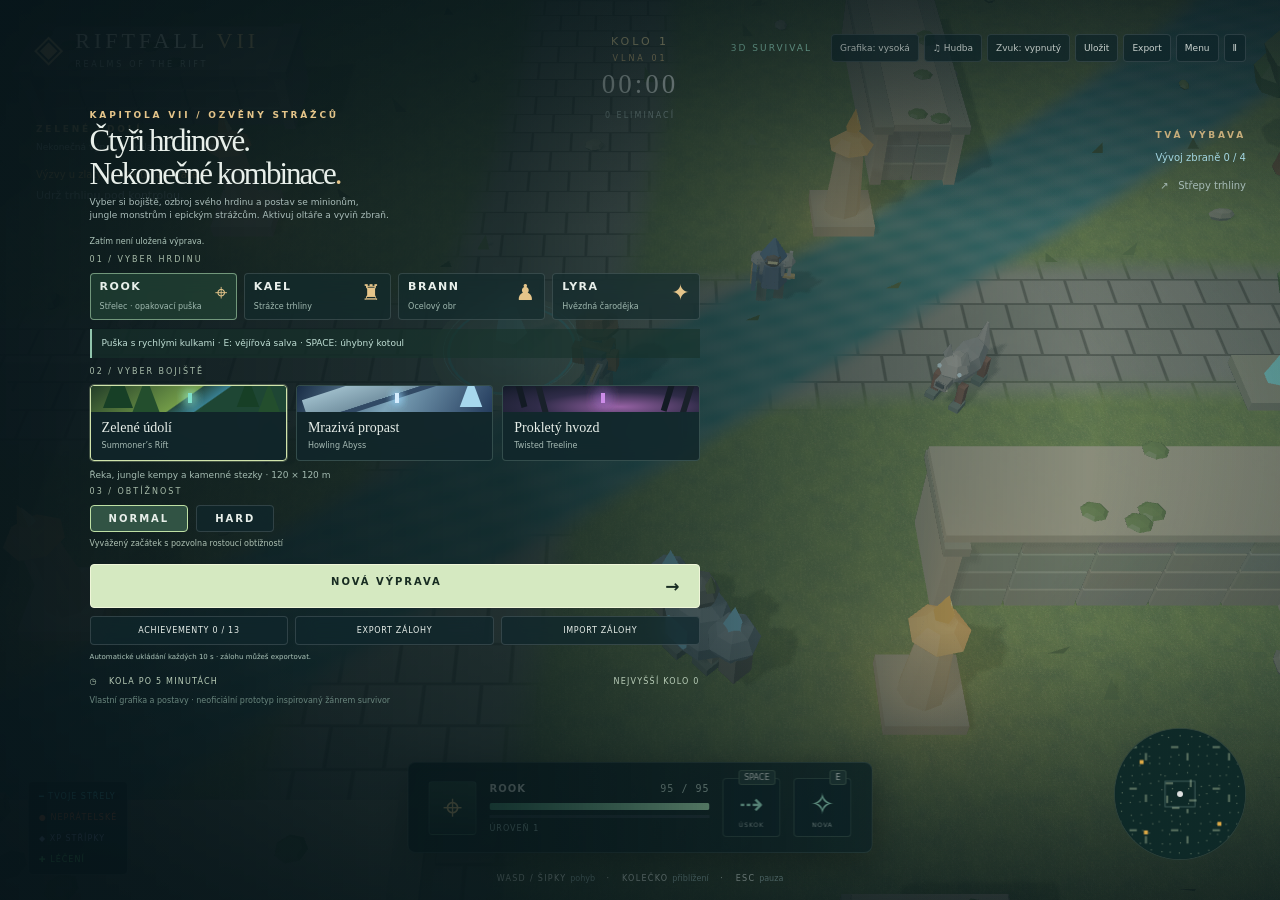
==== riftfall-v7/index.html @ 5e18a150 "Add RIFTFALL VII: guardian rewards, clearer upgrades, instanced rendering and music" ====
<!doctype html><html lang="cs"><head><meta charset="utf-8"><meta name="viewport" content="width=device-width,initial-scale=1,viewport-fit=cover"><meta name="description" content="RIFTFALL VII – samostatná 3D survival aréna v zarostlé citadele."><title>RIFTFALL VII — Echoes of the Guardians</title><link rel="stylesheet" href="style.css"></head><body>
<canvas id="scene" aria-label="3D herní aréna, pohyb WASD nebo šipkami"></canvas><div class="vignette"></div>
<header><a class="brand" href="#" id="brand">◈ <span>RIFTFALL <b>VII</b><small>REALMS OF THE RIFT</small></span></a><div class="top-right"><span class="tag">3D SURVIVAL</span><button id="quality">Grafika: vysoká</button><details class="audio-panel"><summary>♫ Hudba</summary><div><button id="musicToggle">Hudba zapnutá</button><label>Hlasitost <input id="musicVolume" type="range" min="0" max="100" value="22" aria-label="Hlasitost hudby"></label></div></details><button id="sound">Zvuk: vypnutý</button><button id="save">Uložit</button><button id="export">Export</button><button id="exit">Menu</button><button id="pause" aria-label="Pozastavit hru">Ⅱ</button></div></header>
<section class="objective"><div class="eyebrow"><span id="mapTitle">ZELENÉ ÚDOLÍ</span></div><div id="campaignInfo"></div><div id="saveStatus"></div><div id="challengeStatus"></div><div id="epicStatus"></div><div id="perfStatus"></div><div id="objective">Udrž trhlinu pod kontrolou.</div></section>
<div class="topstats"><div id="stageText">KOLO 1</div><div id="wave">VLNA 01</div><strong id="timer">00:00</strong><small id="kills">0 ELIMINACÍ</small></div>
<div id="bossHud" hidden><small id="bossLabel">EPICKÝ STRÁŽCE</small><div><i id="bossHealth"></i></div></div>
<aside id="build"><div class="eyebrow">TVÁ VÝBAVA</div><div id="synergyHUD"></div><div id="evolutionStatus">Vývoj zbraně 0 / 4</div><div id="buildList">↗ &nbsp; Střepy trhliny</div></aside>
<div class="hud"><div class="hero-icon" id="heroIcon">♜</div><div class="vitals"><div class="vital-title"><b id="heroName">KAEL</b><span id="hpText">110 / 110</span></div><div class="health"><i id="hpBar"></i></div><div class="experience"><i id="xpBar"></i></div><small id="xpText">ÚROVEŇ 1</small></div><button class="skill" id="dash"><span>⇢</span><kbd>SPACE</kbd><small>ÚSKOK</small></button><button class="skill" id="nova"><span>✧</span><kbd>E</kbd><small>NOVA</small></button></div>
<div class="hint">WASD / ŠIPKY <span>pohyb</span> &nbsp; · &nbsp; KOLEČKO <span>přiblížení</span> &nbsp; · &nbsp; ESC <span>pauza</span></div>
<div id="toast" role="status" aria-live="polite"></div><canvas id="minimap" width="132" height="132" aria-label="Minimapa s překážkami"></canvas>
<div class="legend"><span class="friendly">━ TVOJE STŘELY</span><span class="enemy">● NEPŘÁTELSKÉ</span><span class="xp-legend">◆ XP STŘÍPKY</span><span class="heal-legend">✚ LÉČENÍ</span></div><button id="interact" class="interact">F · VÝZVA</button><div id="touch"><button data-key="arrowup">↑</button><div><button data-key="arrowleft">←</button><button data-key="arrowdown">↓</button><button data-key="arrowright">→</button></div></div>
<div id="overlay"><div class="menu"><div class="eyebrow">KAPITOLA VII / OZVĚNY STRÁŽCŮ</div><h1>Čtyři hrdinové.<br>Nekonečné kombinace<span>.</span></h1><p>Vyber si bojiště, ozbroj svého hrdinu a postav se minionům,<br>jungle monstrům i epickým strážcům. Aktivuj oltáře a vyviň zbraň.</p><button id="continueGame" class="primary continue" hidden>POKRAČOVAT VE VÝPRAVĚ</button><small id="saveSummary"></small><div class="section-label">01 / VYBER HRDINU</div><div id="heroes"></div><div id="heroKit"></div><div class="section-label">02 / VYBER BOJIŠTĚ</div><div id="maps"></div><small id="mapDetail"></small><div class="section-label">03 / OBTÍŽNOST</div><div id="difficulty"></div><small id="difficultyInfo"></small><button class="primary" id="start">NOVÁ VÝPRAVA <span>→</span></button><div class="profile-actions"><button id="achievements">ACHIEVEMENTY</button><button id="menuExport">EXPORT ZÁLOHY</button><button id="menuImport">IMPORT ZÁLOHY</button></div><small id="storageHint"></small><div class="menu-bottom"><span>◷ &nbsp; KOLA PO 5 MINUTÁCH</span><span id="record">REKORD 00:00</span></div><div class="disclaimer">Vlastní grafika a postavy · neoficiální prototyp inspirovaný žánrem survivor</div></div></div>
<script src="engine.js"></script><script src="maps.js"></script><script src="actors.js"></script><input id="importFile" type="file" accept=".json,application/json" hidden><div id="achievementToast" role="status" aria-live="polite" hidden></div><script src="music.js"></script><script src="progress.js"></script><script src="game.js"></script></body></html>
---- riftfall-v7/style.css ----
:root{color-scheme:dark;--mint:#a5efd2;--gold:#e5c58a;--muted:#9fafb5;--line:#ffffff22}*{box-sizing:border-box}html,body{margin:0;height:100%;overflow:hidden;background:#0c1b22;color:#e8efea;font:13px system-ui,Arial,sans-serif}button,a{-webkit-tap-highlight-color:transparent}button{color:inherit;font:inherit;cursor:pointer;border:1px solid var(--line);border-radius:4px;background:#10272cbb;padding:10px 14px;backdrop-filter:blur(10px)}button:hover{border-color:var(--mint);background:#264d46}button:focus-visible,a:focus-visible{outline:2px solid var(--gold);outline-offset:4px}button:disabled{opacity:.65;cursor:default}#scene{display:block;width:100%;height:100%;touch-action:none}.vignette{position:fixed;inset:0;pointer-events:none;background:linear-gradient(#05121899,transparent 25%,transparent 70%,#041218a0),radial-gradient(ellipse,transparent 50%,#04111870)}header{position:absolute;top:0;left:0;right:0;padding:26px 34px;display:flex;justify-content:space-between;align-items:center;gap:20px}.brand{display:flex;gap:12px;align-items:center;color:var(--gold);text-decoration:none;font-size:38px}.brand>span{color:#edf1e7;font-family:Georgia,serif;letter-spacing:4px;font-size:22px}.brand b{color:var(--gold);font-weight:400}.brand small{display:block;font:8px system-ui;letter-spacing:2.7px;color:#c0d0cc;margin-top:6px}.top-right{display:flex;gap:8px;align-items:center}.top-right button{font-size:10px;padding:9px 11px}.tag{font-size:9px;letter-spacing:2px;color:var(--mint);margin-right:14px}.objective{position:absolute;top:120px;left:36px;font-size:11px;line-height:2;color:#c3d3cf}.eyebrow{font-size:9px;letter-spacing:2.8px;color:var(--gold);font-weight:600}.topstats{position:absolute;top:35px;left:50%;transform:translateX(-50%);text-align:center;pointer-events:none}.topstats>div{font-size:9px;color:var(--gold);letter-spacing:3px}.topstats strong{display:block;font:32px Georgia,serif;letter-spacing:3px;margin:6px}.topstats small{font-size:8px;letter-spacing:2px;color:#b8cdc7}#bossHud{position:absolute;top:118px;left:32%;width:36%;text-align:center}#bossHud small{font-size:9px;letter-spacing:3px;color:#ffc0bd}#bossHud>div{height:5px;background:#2b1425;margin-top:10px}#bossHealth{height:100%;display:block;background:#ed929d}#build{position:absolute;right:34px;top:130px;text-align:right;pointer-events:none}#buildList{margin-top:12px;line-height:2.2;font-size:10px;color:#bfd4ce}.hud{position:absolute;bottom:47px;left:50%;transform:translateX(-50%);display:flex;align-items:center;gap:13px;padding:15px 20px;border:1px solid #b4d2c52c;background:linear-gradient(110deg,#0b1c21ef,#122a2bdd);border-radius:8px;box-shadow:0 8px 35px #0006}.hero-icon{width:48px;height:54px;display:flex;align-items:center;justify-content:center;font-size:34px;color:var(--gold);background:linear-gradient(#29483d,#122829);border:1px solid #5a82734d;border-radius:4px}.vitals{width:220px}.vital-title{display:flex;justify-content:space-between;font-size:10px;letter-spacing:1px}.vital-title span{color:#bdd5c9;font:10px monospace}.health{height:7px;background:#48272e;margin-top:9px;border-radius:2px;overflow:hidden}.health i{height:100%;display:block;width:100%;background:linear-gradient(90deg,#499c7d,#b3efbe);transition:width .1s}.experience{height:3px;background:#28383f;margin-top:5px}.experience i{display:block;height:100%;width:0;background:#86b6e9}.vitals>small{display:block;font-size:8px;letter-spacing:1px;color:#a0c4c2;margin-top:6px}.skill{width:58px;height:59px;padding:4px;position:relative;border-color:#7e9c8555;flex-shrink:0}.skill>span{font-size:29px;color:var(--mint)}.skill kbd{position:absolute;top:-9px;right:4px;padding:2px 5px;background:#243e3b;border:1px solid #627e6a88;border-radius:3px;font:8px system-ui}.skill small{display:block;font-size:7px;letter-spacing:1px;color:#a6b9b5}.hint{position:absolute;bottom:17px;width:100%;text-align:center;font-size:8px;letter-spacing:1.3px;color:#d0dcd5;pointer-events:none}.hint span{color:#88a6a4;letter-spacing:0}#minimap{position:absolute;bottom:40px;right:34px;background:#0b1d22ca;border:1px solid #83a98a44;border-radius:50%;width:132px;height:132px}#toast{position:absolute;top:24%;left:50%;transform:translateX(-50%);color:#ffe7af;letter-spacing:2px;font-size:13px;text-shadow:0 2px 10px #000;pointer-events:none;text-align:center}#overlay{position:absolute;inset:0;display:flex;align-items:center;background:linear-gradient(90deg,#07151af2,#08181bc9 40%,#08181b22 85%);padding:90px 7% 25px;overflow-y:auto}.menu{max-width:530px;width:100%}h1{font-family:Georgia,serif;font-weight:400;font-size:clamp(40px,4.7vw,68px);line-height:1.06;letter-spacing:-2px;margin:19px 0 22px}h1 span{color:var(--gold)}.menu>p{color:#a9bcb9;line-height:1.9;font-size:12px;margin-bottom:25px}#heroes{display:flex;gap:10px;margin-bottom:7px}.hero{flex:1;text-align:left;padding:13px 14px;background:#132b2ca8}.hero.selected{border-color:#abd6ad99;background:#274c3b94}.hero .symbol{float:right;color:var(--gold);font-size:25px}.hero b{display:block;font-size:11px;letter-spacing:1.5px}.hero small{display:block;font-size:9px;color:#9fb8af;margin-top:8px}.primary{margin-top:14px;padding:17px 24px;background:#d5e9c1;color:#182c22;border:1px solid #eff6d9;font-size:10px;letter-spacing:2px;font-weight:700;width:100%;backdrop-filter:none}.primary:hover{background:#f2f6d2;color:#182c22}.primary span{float:right;font-size:17px}.menu-bottom{display:flex;justify-content:space-between;gap:10px;font-size:8px;letter-spacing:1.2px;color:#b8ccb7;margin-top:19px}.disclaimer{font-size:8px;color:#69857d;margin-top:24px;line-height:1.8}.modal{margin:auto;max-width:750px;text-align:center;width:100%;background:#0b2026eb;padding:36px;border:1px solid #8faea54d;border-radius:8px}.modal h2{font:36px Georgia,serif;margin:12px 0}.modal p{color:#a5bbb6;line-height:1.8}.cards{display:flex;gap:12px;margin:25px 0 5px}.cards button{flex:1;padding:24px 14px;text-align:left}.cards b{display:block;color:#dbedca;font:18px Georgia,serif;margin:15px 0 9px}.cards small{font-size:11px;line-height:1.8;color:#adbfba}.cards em{color:var(--gold);font-style:normal;font-size:27px}.modal .primary{max-width:320px}#touch{display:none;position:absolute;bottom:160px;left:16px;text-align:center}#touch button{width:43px;height:43px;touch-action:none;padding:8px;font-size:19px;background:#0e292a9c}@media(pointer:coarse){#touch{display:block}.hint{display:none}}@media(max-width:900px){header{padding:19px}.brand>span{font-size:17px;letter-spacing:2px}.brand{font-size:30px;gap:8px}.tag{display:none}.topstats{top:90px}.objective{top:110px;left:20px}#build{display:none}#bossHud{top:166px;left:25%;width:50%}#overlay{padding:150px 6% 30px}#minimap{width:90px;height:90px;right:16px;bottom:150px}.hud{bottom:30px;padding:10px;gap:8px}.vitals{width:170px}.hero-icon{width:38px}.skill{width:48px}.hint{bottom:9px;font-size:7px}.top-right{gap:5px}.top-right button{padding:8px;font-size:9px}#toast{top:30%}}@media(max-width:520px){.brand small{font-size:6px;letter-spacing:1.5px}.top-right #quality{display:none}.objective{font-size:9px}.eyebrow{font-size:8px;letter-spacing:2px}.hero-icon{display:none}.vitals{width:150px}.hud{bottom:23px}.menu>p{font-size:11px}h1{font-size:42px}.hero{padding:10px}.hero small{font-size:8px}.hero .symbol{font-size:20px}.menu-bottom{font-size:6px}.modal{padding:20px 15px}.modal h2{font-size:29px}.cards{flex-direction:column;gap:8px}.cards button{padding:12px 15px}.cards b{font-size:17px;margin:0 0 3px}.cards em{float:right}.cards small{font-size:10px}#overlay{padding-top:155px}.topstats strong{font-size:25px}.disclaimer{margin-top:14px}}
/* Chapter III selection screen */
.menu{max-width:610px}h1{font-size:clamp(35px,4vw,53px);margin:12px 0 15px}.menu>p{margin:0 0 17px;font-size:11px}.section-label{font-size:8px;letter-spacing:2px;color:#a8bcaa;margin:14px 0 9px}#heroes{display:grid;grid-template-columns:repeat(4,1fr);gap:7px}.hero{padding:12px 10px}.hero .symbol{font-size:22px}.hero small{font-size:8px;line-height:1.5}#maps{display:grid;grid-template-columns:repeat(3,1fr);gap:9px}.map-card{padding:0 0 10px;overflow:hidden;text-align:left;background:#11262bd9;border:1px solid #69877d66}.map-card.selected{border-color:#d1e4ac;box-shadow:0 0 0 1px #d1e4ac44}.map-card>b,.map-card>small{display:block;padding:0 11px}.map-card>b{font:14px Georgia,serif;margin-top:8px}.map-card>small{font-size:8px;color:#a6bab4;margin-top:5px}.map-art{height:60px;position:relative;overflow:hidden;background:linear-gradient(145deg,#233e29,#729b48 48%,#264b42 49%,#377d8e 60%,#1e4634 61%)}.map-art:before,.map-art:after{content:'';position:absolute;width:0;height:0;border-left:15px solid transparent;border-right:15px solid transparent;border-bottom:40px solid #173f26;bottom:4px;left:12px;filter:drop-shadow(28px 8px 0 #234e2d)}.map-art:after{left:auto;right:23px;bottom:0;transform:scale(.75)}.map-abyss .map-art{background:linear-gradient(120deg,#192d46,#7da4b9 48%,#243c5d)}.map-abyss .map-art:before{width:140px;height:23px;left:5px;bottom:11px;transform:rotate(-18deg);border:0;background:linear-gradient(#9cbbc8,#7593a3);filter:none;box-shadow:0 5px 0 #314a65}.map-abyss .map-art:after{border-bottom-color:#a7d8ee;filter:none;right:6px;bottom:0}.map-treeline .map-art{background:radial-gradient(ellipse at 60% 80%,#9561a3,#302c49 50%,#121a27)}.map-treeline .map-art:before,.map-treeline .map-art:after{border:0;width:6px;height:50px;background:#131b24;transform:rotate(-15deg);box-shadow:19px 15px 0 #19212a,65px -4px 0 #1c202b;filter:none}.map-treeline .map-art:after{transform:rotate(17deg);right:25px}.map-art i{position:absolute;display:block;width:4px;height:10px;background:#7fe0cb;bottom:9px;left:50%;box-shadow:0 0 12px #9dffe7}.map-abyss .map-art i{background:#d6eeff;box-shadow:0 0 10px #9bd9ff}.map-treeline .map-art i{background:#cd8ce9;box-shadow:0 0 15px #ce8aff}#mapDetail{display:block;margin:9px 0 0;font-size:9px;color:#a4bbb1}.menu-bottom{margin-top:13px}.disclaimer{margin-top:12px}.menu .primary{margin-top:12px}#overlay{padding-top:95px;padding-bottom:20px}@media(max-width:650px){#heroes{grid-template-columns:repeat(2,1fr)}.hero .symbol{font-size:20px}.hero{padding:8px 10px}.hero small{margin-top:3px}#maps{gap:5px}.map-art{height:40px}.map-card>b{font-size:11px;padding:0 7px}.map-card>small{font-size:7px;padding:0 7px}.menu h1{font-size:35px;line-height:1.02}.menu>p{font-size:10px}.menu>p br{display:none}#overlay{padding-top:160px;align-items:flex-start}.menu-bottom{font-size:6px}.section-label{margin-top:10px}.modal{margin:auto}}@media(max-height:750px) and (min-width:651px){.menu h1{font-size:35px}.menu>p{margin-bottom:10px}.map-art{height:36px}.hero{padding:9px}.section-label{margin-top:9px}.disclaimer{font-size:7px}.menu-bottom{margin-top:9px}#overlay{align-items:flex-start}}
/* Chapter IV: difficulty, navigation and combat readability. */
#difficulty{display:flex;gap:8px}#difficulty button{padding:9px 22px;font-size:10px;font-weight:bold;letter-spacing:2px}#difficulty button.selected{border-color:#bfe0a5;background:#315344}#difficulty button:last-child.selected{border-color:#ff936b;color:#ffc0a0;background:#582b27}#difficultyInfo{display:block;font-size:8px;color:#adc0b3;margin-top:7px;min-height:13px}.secondary{display:block;margin:12px auto 0;max-width:320px;width:100%;font-size:10px;letter-spacing:1px}.legend{position:absolute;left:28px;bottom:25px;display:flex;gap:12px;flex-direction:column;font-size:8px;letter-spacing:1px;padding:10px;background:#071b20d9;border:1px solid #abc9bd33;border-radius:5px;pointer-events:none}.friendly{color:#50e9ff}.enemy{color:#ff7442}.xp-legend{color:#ffd34c}.heal-legend{color:#62ff88}#challengeStatus{color:#ffcd72;font-size:10px;margin-top:9px}#evolutionStatus{font-size:10px;color:#bbf3ff;margin:12px 0}.interact{position:absolute;left:50%;bottom:145px;transform:translateX(-50%);font-size:11px;color:#ffe1a1;border-color:#f5ce7e99;background:#1e2827eb}.menu .section-label{margin-top:11px}.menu h1{font-size:clamp(33px,3.7vw,48px);margin-bottom:12px}.menu>p{font-size:10px;line-height:1.7;margin-bottom:12px}.menu .map-art{height:45px}#overlay{padding-top:105px;padding-bottom:18px}@media(max-width:900px){.legend{left:15px;bottom:150px;font-size:7px;gap:7px;padding:8px}#touch{bottom:245px}.top-right button{padding:7px}.brand>span{font-size:15px}.top-right #quality{display:none}.objective{top:155px;font-size:8px}.topstats{top:85px}.interact{bottom:138px}}@media(max-width:650px){#overlay{padding-top:150px}.menu h1{font-size:30px}.menu .map-art{height:32px}.menu .hero{padding:7px 9px}.menu-bottom{font-size:6px}.disclaimer{margin-top:8px}.legend{bottom:150px}.objective{max-width:47%;line-height:1.6}#challengeStatus{font-size:8px}.menu .section-label{margin-top:8px}#difficulty button{padding:8px 18px}}@media(max-height:800px) and (min-width:651px){.menu h1{font-size:32px;margin:6px 0}.menu .map-art{height:30px}.menu .hero{padding:8px}.menu>p{margin-bottom:8px}.menu .section-label{margin-top:8px}.menu-bottom{margin-top:9px}.menu .primary{padding:13px 20px}#overlay{align-items:flex-start}.disclaimer{font-size:7px}}
/* Campaign and persistent profile */
#stageText{color:#e5d39d;font-size:11px;letter-spacing:3px;margin-bottom:6px}#campaignInfo{font-size:9px;color:#c2d4cc}#saveStatus{font-size:8px;color:#a8c4b8}#saveSummary,#storageHint{display:block;font-size:8px;color:#adc5ba;line-height:1.7;margin-top:7px}.continue{background:#294f46!important;color:#d8f5dd!important;border-color:#86bf9c!important;margin:0 0 6px!important;padding:12px 15px!important}.profile-actions{display:flex;gap:7px;margin-top:12px}.profile-actions button{flex:1;padding:9px 7px;font-size:8px;letter-spacing:.7px}#achievementToast{position:absolute;bottom:155px;left:50%;transform:translateX(-50%);max-width:90%;padding:15px 24px;background:#182d28f0;border:1px solid #d2ba75;border-radius:6px;font-size:12px;box-shadow:0 4px 25px #0008;pointer-events:none;color:#f2df9f;z-index:6;text-align:center}.achievement-grid{display:grid;grid-template-columns:repeat(2,1fr);gap:9px;max-height:48vh;overflow:auto;text-align:left;padding:5px 4px}.achievement{padding:13px;border:1px solid #48635c66;background:#14282bd9;border-radius:5px;opacity:.65}.achievement.unlocked{border-color:#b9a069;background:#2a382bcc;opacity:1}.achievement b{display:block;color:#e1d29e;font-size:12px}.achievement span{display:block;color:#b6c9bf;font-size:10px;margin:6px 0;line-height:1.5}.achievement small{color:#92b3a3;font-size:8px;letter-spacing:1px}.achievements .primary{margin-top:18px}.menu h1{font-size:clamp(31px,3.3vw,44px)}.menu .disclaimer{margin-top:8px}.top-right{gap:5px}.top-right button{padding:8px;font-size:9px}#overlay{overflow-y:auto;align-items:flex-start}.menu{margin-top:5px}.modal{margin:auto}.topstats strong{font-size:27px}#wave{font-size:8px}.menu>p{line-height:1.5}@media(max-width:1050px){.top-right #quality{display:none}.objective{top:145px}.topstats{top:86px}.topstats strong{font-size:24px}header{padding:15px 20px}.topstats #stageText{font-size:10px}#bossHud{top:184px}.objective{max-width:45%}.top-right button{padding:7px;font-size:8px}}@media(max-width:650px){.top-right #sound,.top-right #export{display:none}.brand small{font-size:5px}.brand{gap:5px}.brand>span{font-size:13px}.top-right{gap:4px}.top-right button{padding:7px 6px}.profile-actions{gap:5px}.profile-actions button{font-size:7px}.menu h1{font-size:29px}.achievement-grid{grid-template-columns:1fr}.modal h2{font-size:25px}.objective{top:150px}#campaignInfo,#saveStatus{font-size:7px}#achievementToast{bottom:135px;padding:10px 13px;font-size:10px}}@media(max-height:900px) and (min-width:651px){.menu h1{font-size:31px;margin:5px 0}.menu>p{font-size:9px}.menu .hero{padding:6px 9px}.menu .map-art{height:26px}.menu .section-label{margin-top:7px}.menu .primary{padding:11px 17px}.menu .profile-actions{margin-top:8px}.menu #storageHint{font-size:7px}.menu #difficulty button{padding:7px 18px}}
/* Hero kits, upgrade drafting, rarity and synergy feedback. */
#heroKit{font-size:9px;color:#c0dfd5;line-height:1.6;margin:9px 0;padding:7px 10px;background:#16312b99;border-left:2px solid #91c6ad}#synergyHUD{font-size:9px;line-height:1.8;color:#a9e1f1;max-width:240px}.upgrade-modal{max-width:980px}.upgrade-modal .cards{align-items:stretch}.upgrade-modal .cards button{border:2px solid var(--rarity,#66777c);box-shadow:inset 0 0 25px color-mix(in srgb,var(--rarity) 7%,transparent);background:#10272df2;position:relative;min-width:0}.upgrade-modal .cards button:hover{box-shadow:0 0 15px color-mix(in srgb,var(--rarity) 30%,transparent);transform:translateY(-2px)}.rarity-tag{font-size:9px;letter-spacing:1.3px;color:var(--rarity);font-weight:700;border-bottom:1px solid #ffffff17;padding-bottom:10px;margin-bottom:8px}.rarity-4{background:linear-gradient(145deg,#3c3120,#14272c)!important}.rarity-3{background:linear-gradient(145deg,#30203b,#14272c)!important}.rank{display:block;font-size:8px!important;letter-spacing:1px;margin-top:10px;color:#b2c5bf!important}.pick-key{display:block;margin-top:15px;font-size:8px!important;letter-spacing:1px}.synergy-note{display:block;font-size:9px;line-height:1.6;color:#9baeb9;margin-top:8px;border-top:1px solid #ffffff16;padding-top:7px}.synergy-note.ready{color:#c1f4b3}.draft-actions{display:flex;gap:8px;justify-content:center;flex-wrap:wrap;margin-top:15px}.draft-actions button{font-size:9px;letter-spacing:.5px;padding:11px 14px}.rarity-odds{font-size:8px;line-height:1.8;letter-spacing:.7px;margin-top:13px}.synergy-list{display:grid;grid-template-columns:repeat(2,1fr);gap:6px;text-align:left;max-height:125px;overflow:auto;margin-top:17px}.synergy-list span{font-size:9px;color:#829b98;line-height:1.6;padding:7px 10px;background:#ffffff05;border:1px solid #ffffff0b;border-radius:4px}.synergy-list span.active{color:#c5edb8;background:#5a8a381c;border-color:#a3d58b55}.upgrade-modal .cards b{font-size:19px}.skill small{font-size:6px}.skill{min-width:58px}@media(max-width:650px){.upgrade-modal .cards{flex-direction:column}.upgrade-modal .cards button{padding:11px}.upgrade-modal .cards b{font-size:16px;margin:3px 0}.rarity-tag{padding-bottom:5px;margin-bottom:3px;font-size:8px}.synergy-note{font-size:8px;margin-top:5px}.pick-key{margin-top:6px}.rank{margin-top:5px}.draft-actions button{font-size:8px;padding:9px}.synergy-list{grid-template-columns:1fr;max-height:135px}#heroKit{font-size:8px;padding:5px 8px}.skill{min-width:48px}.rarity-odds{font-size:7px}.upgrade-modal>p{font-size:10px}}@media(max-height:850px) and (min-width:651px){.upgrade-modal{padding:22px}.upgrade-modal .cards{margin-top:15px}.upgrade-modal .cards button{padding:13px}.upgrade-modal .cards b{margin:7px 0}.synergy-list{max-height:100px}.upgrade-modal h2{font-size:29px}.menu #heroKit{font-size:8px;padding:4px 8px;margin:6px 0}}
/* Chapter VII — readable build decisions and epic rewards. */
.upgrade-modal{max-width:1180px;padding-right:294px;position:relative;min-height:540px}.owned-panel{position:absolute;right:20px;top:28px;bottom:28px;width:245px;background:#0b1b22;border:1px solid #67877966;border-radius:7px;padding:15px;display:flex;flex-direction:column;text-align:left}.owned-heading{font-size:10px;letter-spacing:1px;color:#d3e5d5;line-height:1.8}.owned-heading>span{display:block;color:#97b9ab;font-size:9px;letter-spacing:0}.owned-stats{display:grid;grid-template-columns:1fr 1fr;gap:8px;font-size:9px;margin:13px 0;padding:10px 0;border-top:1px solid #ffffff15;border-bottom:1px solid #ffffff15}.owned-stats b{display:block;font:17px Georgia,serif;color:#dfeacb;margin-top:4px}.owned-items{overflow:auto;min-height:80px;flex:1}.owned-items>div{display:flex;gap:7px;align-items:center;padding:9px 0;border-bottom:1px solid #ffffff0c;border-left:2px solid var(--rarity);padding-left:8px}.owned-items>div>span{font-size:20px;color:var(--rarity)}.owned-items section{flex:1}.owned-items b{font-size:10px;display:block}.owned-items small{font-size:7px;color:#93aaa8;display:block;margin-top:4px}.owned-items strong{color:#e9d89a;font:15px Georgia,serif}.owned-items p{font-size:11px}.owned-synergies{font-size:9px;color:#9ed2bc;line-height:1.8;margin-top:10px}.owned-synergies span{display:block}.offer-build-bar{display:flex;justify-content:space-between;gap:12px;background:#213c35;padding:10px 12px;font-size:10px;border:1px solid #81a48755;border-radius:4px}.offer-build-bar span{color:#c0d6ca}.upgrade-category{font-size:8px;color:#ccdfd4;letter-spacing:1px;background:#ffffff09;padding:5px;margin-bottom:8px}.compare-row{border-top:1px solid #ffffff21;margin-top:12px;padding-top:10px}.compare-row small{font-size:9px!important;color:#a8c3b7}.compare-row>div{display:flex;align-items:center;gap:8px;margin-top:7px;font-size:16px}.compare-row span{color:#839c96;text-decoration:line-through}.compare-row b{margin:0!important;font:14px system-ui!important;color:#91b9aa}.compare-row strong{color:#c5ffb4;font-size:19px}.epic-offer{border-color:#e6c075;box-shadow:0 0 55px #d2a84a33}.epic-offer>.eyebrow{color:#ffe5a2}.audio-panel{position:relative;background:#10272cbb;border:1px solid #ffffff22;border-radius:4px;font-size:9px}.audio-panel summary{padding:8px;cursor:pointer;list-style:none}.audio-panel>div{position:absolute;right:0;top:35px;width:180px;padding:13px;background:#10242a;border:1px solid #829c7e77;z-index:10;box-shadow:0 4px 25px #0009}.audio-panel label{display:block;margin-top:11px;font-size:10px}.audio-panel input{width:100%;margin-top:8px;accent-color:#8dd3aa}#epicStatus{color:#f0c56f;font-size:9px;max-width:300px;line-height:1.6}#perfStatus{font:8px monospace;color:#7caa94}.xp-legend{color:#a4b8ff}.upgrade-modal .cards button{padding:16px 12px}.upgrade-modal .cards b{font-size:17px}.upgrade-modal .synergy-list{max-height:90px}@media(max-width:1050px){.upgrade-modal{padding-right:24px;min-height:0}.owned-panel{position:static;width:100%;max-height:240px;margin-top:17px}.owned-items{display:grid;grid-template-columns:1fr 1fr;gap:4px;max-height:130px}.owned-stats{grid-template-columns:repeat(4,1fr);padding:7px 0;margin:7px 0}.owned-stats b{font-size:14px}.owned-heading>span{display:inline;margin-left:10px}.owned-synergies{margin-top:7px}.top-right{gap:4px}}@media(max-width:650px){.upgrade-modal{padding:17px 12px}.offer-build-bar{font-size:8px;flex-direction:column;gap:3px}.upgrade-category{font-size:7px;margin-bottom:4px}.compare-row{padding-top:6px;margin-top:7px}.compare-row strong{font-size:17px}.owned-panel{padding:12px}.owned-items b{font-size:9px}.owned-items small{font-size:6px}.audio-panel summary{font-size:8px;padding:7px}.top-right #save{display:none}#perfStatus{font-size:7px}.upgrade-modal .cards{margin-top:10px}}
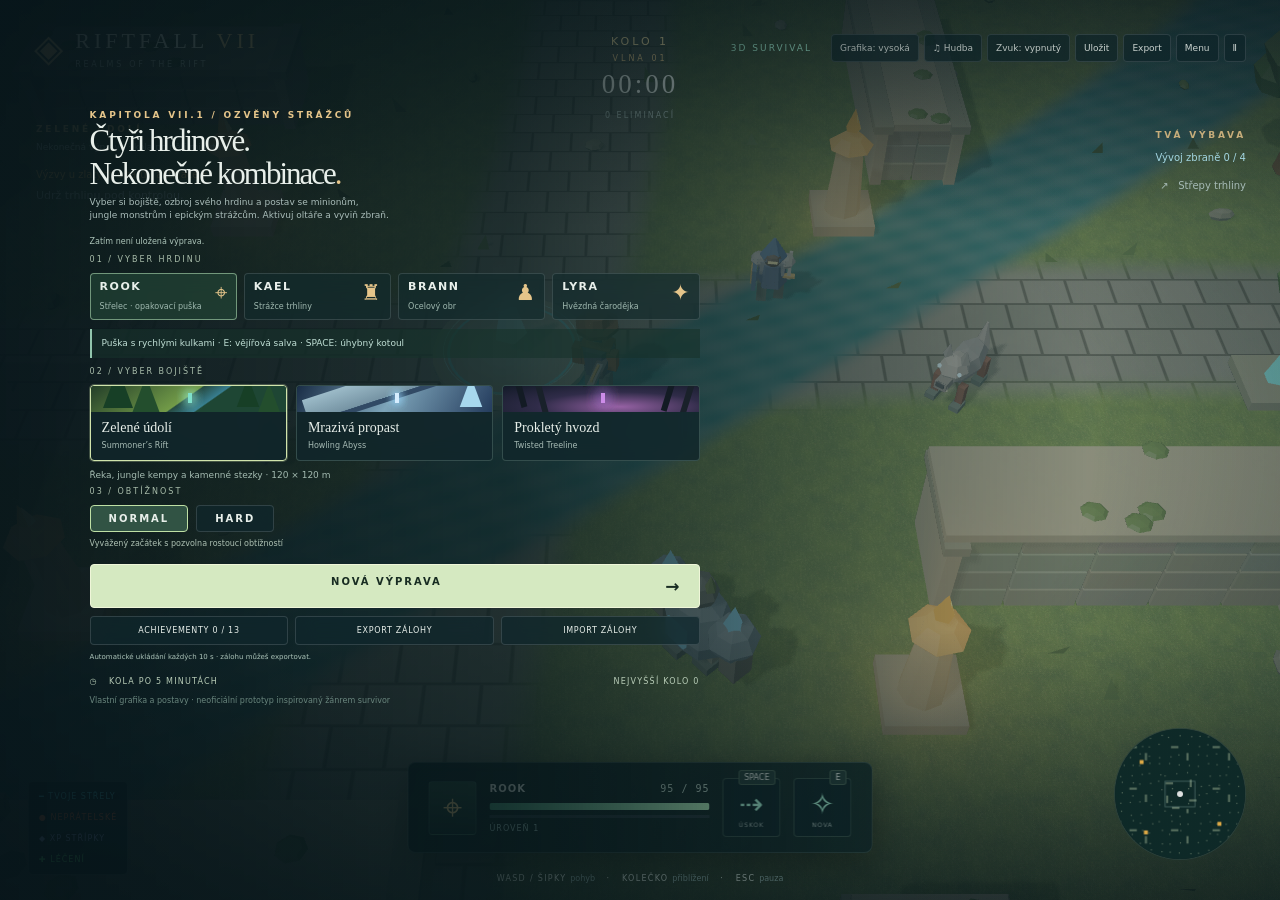
==== commit 3b9f8682: "Fix bridge enemy walls: direct pursuit, body-size navigation and symmetric crowd spacing" ====
--- a/riftfall-v7/index.html
+++ b/riftfall-v7/index.html
@@ -1,4 +1,4 @@
-<!doctype html><html lang="cs"><head><meta charset="utf-8"><meta name="viewport" content="width=device-width,initial-scale=1,viewport-fit=cover"><meta name="description" content="RIFTFALL VII – samostatná 3D survival aréna v zarostlé citadele."><title>RIFTFALL VII — Echoes of the Guardians</title><link rel="stylesheet" href="style.css"></head><body>
+<!doctype html><html lang="cs"><head><meta charset="utf-8"><meta name="viewport" content="width=device-width,initial-scale=1,viewport-fit=cover"><meta name="description" content="RIFTFALL VII – samostatná 3D survival aréna v zarostlé citadele."><title>RIFTFALL VII.1 — Echoes of the Guardians</title><link rel="stylesheet" href="style.css"></head><body>
 <canvas id="scene" aria-label="3D herní aréna, pohyb WASD nebo šipkami"></canvas><div class="vignette"></div>
 <header><a class="brand" href="#" id="brand">◈ <span>RIFTFALL <b>VII</b><small>REALMS OF THE RIFT</small></span></a><div class="top-right"><span class="tag">3D SURVIVAL</span><button id="quality">Grafika: vysoká</button><details class="audio-panel"><summary>♫ Hudba</summary><div><button id="musicToggle">Hudba zapnutá</button><label>Hlasitost <input id="musicVolume" type="range" min="0" max="100" value="22" aria-label="Hlasitost hudby"></label></div></details><button id="sound">Zvuk: vypnutý</button><button id="save">Uložit</button><button id="export">Export</button><button id="exit">Menu</button><button id="pause" aria-label="Pozastavit hru">Ⅱ</button></div></header>
 <section class="objective"><div class="eyebrow"><span id="mapTitle">ZELENÉ ÚDOLÍ</span></div><div id="campaignInfo"></div><div id="saveStatus"></div><div id="challengeStatus"></div><div id="epicStatus"></div><div id="perfStatus"></div><div id="objective">Udrž trhlinu pod kontrolou.</div></section>
@@ -9,5 +9,5 @@
 <div class="hint">WASD / ŠIPKY <span>pohyb</span> &nbsp; · &nbsp; KOLEČKO <span>přiblížení</span> &nbsp; · &nbsp; ESC <span>pauza</span></div>
 <div id="toast" role="status" aria-live="polite"></div><canvas id="minimap" width="132" height="132" aria-label="Minimapa s překážkami"></canvas>
 <div class="legend"><span class="friendly">━ TVOJE STŘELY</span><span class="enemy">● NEPŘÁTELSKÉ</span><span class="xp-legend">◆ XP STŘÍPKY</span><span class="heal-legend">✚ LÉČENÍ</span></div><button id="interact" class="interact">F · VÝZVA</button><div id="touch"><button data-key="arrowup">↑</button><div><button data-key="arrowleft">←</button><button data-key="arrowdown">↓</button><button data-key="arrowright">→</button></div></div>
-<div id="overlay"><div class="menu"><div class="eyebrow">KAPITOLA VII / OZVĚNY STRÁŽCŮ</div><h1>Čtyři hrdinové.<br>Nekonečné kombinace<span>.</span></h1><p>Vyber si bojiště, ozbroj svého hrdinu a postav se minionům,<br>jungle monstrům i epickým strážcům. Aktivuj oltáře a vyviň zbraň.</p><button id="continueGame" class="primary continue" hidden>POKRAČOVAT VE VÝPRAVĚ</button><small id="saveSummary"></small><div class="section-label">01 / VYBER HRDINU</div><div id="heroes"></div><div id="heroKit"></div><div class="section-label">02 / VYBER BOJIŠTĚ</div><div id="maps"></div><small id="mapDetail"></small><div class="section-label">03 / OBTÍŽNOST</div><div id="difficulty"></div><small id="difficultyInfo"></small><button class="primary" id="start">NOVÁ VÝPRAVA <span>→</span></button><div class="profile-actions"><button id="achievements">ACHIEVEMENTY</button><button id="menuExport">EXPORT ZÁLOHY</button><button id="menuImport">IMPORT ZÁLOHY</button></div><small id="storageHint"></small><div class="menu-bottom"><span>◷ &nbsp; KOLA PO 5 MINUTÁCH</span><span id="record">REKORD 00:00</span></div><div class="disclaimer">Vlastní grafika a postavy · neoficiální prototyp inspirovaný žánrem survivor</div></div></div>
+<div id="overlay"><div class="menu"><div class="eyebrow">KAPITOLA VII.1 / OZVĚNY STRÁŽCŮ</div><h1>Čtyři hrdinové.<br>Nekonečné kombinace<span>.</span></h1><p>Vyber si bojiště, ozbroj svého hrdinu a postav se minionům,<br>jungle monstrům i epickým strážcům. Aktivuj oltáře a vyviň zbraň.</p><button id="continueGame" class="primary continue" hidden>POKRAČOVAT VE VÝPRAVĚ</button><small id="saveSummary"></small><div class="section-label">01 / VYBER HRDINU</div><div id="heroes"></div><div id="heroKit"></div><div class="section-label">02 / VYBER BOJIŠTĚ</div><div id="maps"></div><small id="mapDetail"></small><div class="section-label">03 / OBTÍŽNOST</div><div id="difficulty"></div><small id="difficultyInfo"></small><button class="primary" id="start">NOVÁ VÝPRAVA <span>→</span></button><div class="profile-actions"><button id="achievements">ACHIEVEMENTY</button><button id="menuExport">EXPORT ZÁLOHY</button><button id="menuImport">IMPORT ZÁLOHY</button></div><small id="storageHint"></small><div class="menu-bottom"><span>◷ &nbsp; KOLA PO 5 MINUTÁCH</span><span id="record">REKORD 00:00</span></div><div class="disclaimer">Vlastní grafika a postavy · neoficiální prototyp inspirovaný žánrem survivor</div></div></div>
 <script src="engine.js"></script><script src="maps.js"></script><script src="actors.js"></script><input id="importFile" type="file" accept=".json,application/json" hidden><div id="achievementToast" role="status" aria-live="polite" hidden></div><script src="music.js"></script><script src="progress.js"></script><script src="game.js"></script></body></html>
